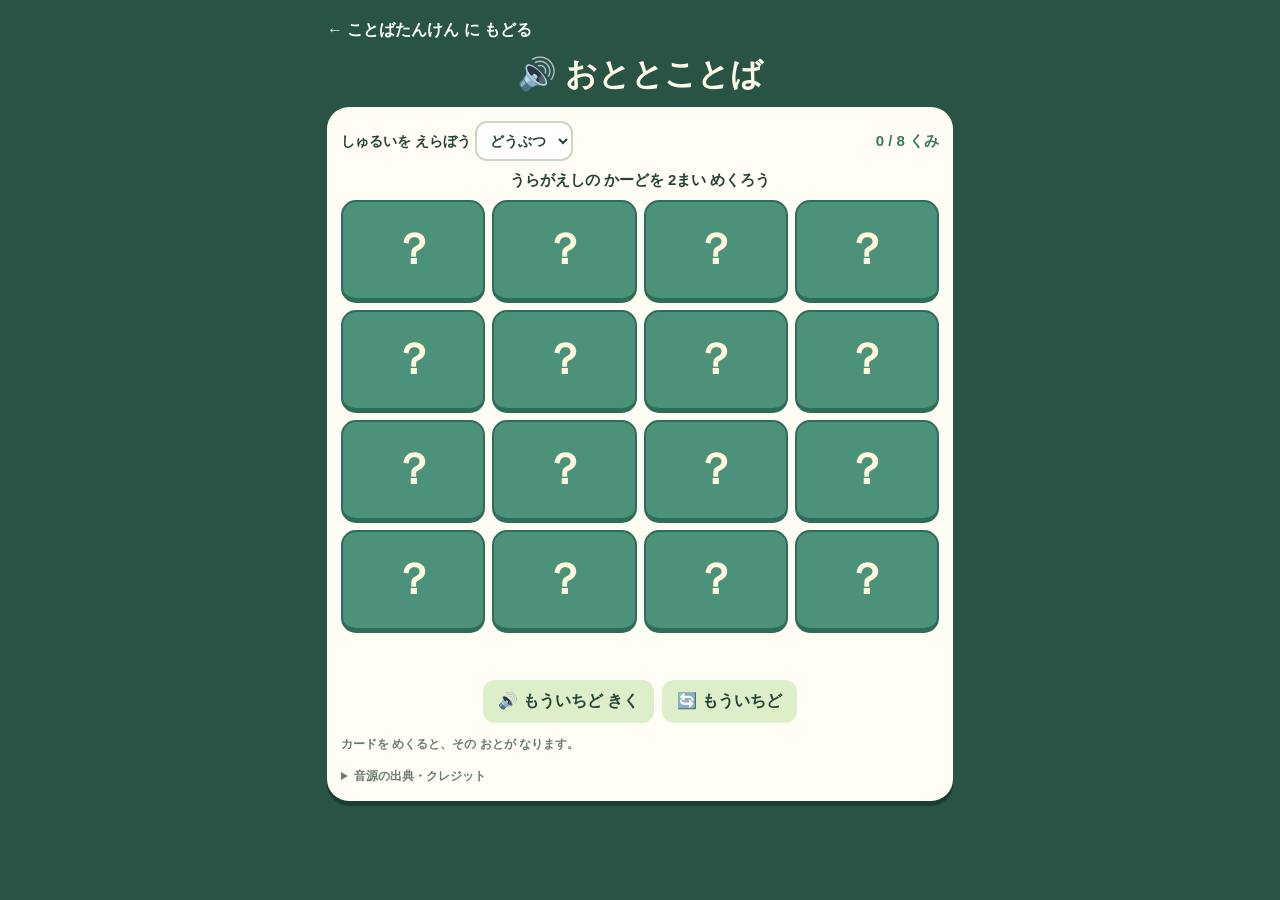
==== sound.html @ c25434bd "Keep matched card picture and word visible with dimmed styling" ====
<!doctype html><html lang="ja"><head><meta charset="utf-8"><meta name="viewport" content="width=device-width,initial-scale=1"><title>おととことば｜ことばたんけん</title><style>
*{box-sizing:border-box}body{margin:0;background:#285345;color:#254336;font-family:"Hiragino Maru Gothic ProN","Yu Gothic",sans-serif;font-weight:700}main{max-width:590px;margin:auto;padding:12px}a{color:inherit}.back{color:white;display:inline-block;padding:8px 0;text-decoration:none}h1{color:#fff9e8;text-align:center;margin:4px 0 10px;font-size:clamp(24px,6vw,32px)}.panel{background:#fffdf4;border-radius:22px;padding:14px;box-shadow:0 5px #1b3e32}.top{display:flex;align-items:center;justify-content:space-between;gap:8px;flex-wrap:wrap}.top label{font-size:14px}select,button{font:inherit;touch-action:manipulation}select{padding:9px;border:2px solid #c9d9c6;border-radius:12px;max-width:100%;background:white;color:#254336}.stats{font-size:15px;color:#377b59}.instructions{text-align:center;margin:10px 0;font-size:15px}.board{display:grid;grid-template-columns:repeat(4,minmax(0,1fr));gap:7px}.tile{aspect-ratio:1;min-height:64px;min-width:0;border:2px solid #cddfc8;border-bottom-width:5px;background:#eef6ff;border-radius:15px;color:#244737;display:grid;place-items:center;padding:4px;cursor:pointer}.tile.word{background:#fff2df;border-color:#ead4b6}.tile.covered{background:#4c927b;border-color:#2d6d59;color:#fff8dc}.tile.covered .backmark{font-size:clamp(28px,8vw,43px)}.tile.revealed{animation:turn .22s ease-out}@keyframes turn{from{transform:scaleX(.15)}to{transform:scaleX(1)}}.tile.selected{outline:4px solid #e9ad39;outline-offset:-3px;background:#fff1b8}.tile.done{background:#dcefe1;border-color:#9ecbab;opacity:.55}.tile .emoji{font-size:clamp(29px,8vw,45px);line-height:1}.tile .wordtext{font-size:clamp(14px,4vw,21px);overflow-wrap:anywhere}.tile:focus-visible,button:focus-visible,select:focus-visible{outline:3px solid #d88d18;outline-offset:2px}.controls{display:flex;justify-content:center;gap:8px;margin:12px 0 0;flex-wrap:wrap}.controls button{border:0;border-radius:12px;padding:11px 15px;background:#dcefc9;color:#254336}.message{min-height:25px;text-align:center;margin:10px 0 0}.audio-status{margin:8px 0 0;text-align:center;font-size:14px}.audio-status:empty{display:none}.note{font-size:12px;line-height:1.65;color:#697e70;margin:12px 0 0}@media(max-width:380px){main{padding:7px}.panel{padding:9px}.board{gap:5px}.tile{border-radius:11px;min-height:60px}.tile .wordtext{font-size:14px}}@media(orientation:landscape){main{max-width:650px}.tile{aspect-ratio:1.4}}@media(prefers-reduced-motion:reduce){*{animation:none!important}}</style></head><body><main><a class="back" href="./#tanken-list">← ことばたんけん に もどる</a><h1>🔊 おととことば</h1><section class="panel"><div class="top"><label>しゅるいを えらぼう <select id="category"></select></label><span class="stats" id="count">0 / 8 くみ</span></div><p class="instructions">うらがえしの かーどを 2まい めくろう</p><div class="board" id="board" aria-label="えとことばのカード16まい"></div><p class="message" id="message" role="status" aria-live="polite"></p><div class="controls"><button id="replay">🔊 もういちど きく</button><button id="again">🔄 もういちど</button></div><p id="audioStatus" class="audio-status" role="status"></p>
<p class="note">カードを めくると、その おとが なります。</p>
<details class="note"><summary>音源の出典・クレジット</summary>
<p>原田英語「英語の先生の玉手箱」の配布音源を使用しています。<a href="https://github.com/kagoya/kotobagame/blob/main/assets/sounds/CREDITS.md">録音者・出典・ライセンスの一覧</a></p>
</details></section></main><script>
const DATA={
"どうぶつ":[["🐶","いぬ","わん わん","dog.mp3"],["🐱","ねこ","にゃあ にゃあ","cat.mp3"],["🐮","うし","もー","cow.mp3"],["🐸","かえる","けろ けろ","frog.mp3"],["🐔","にわとり","こけこっこー","rooster.mp3"],["🐦","とり","ちゅん ちゅん","bird.mp3"],["🐴","うま","ひひーん","horse.mp3"],["🐑","ひつじ","めえ めえ","sheep.mp3"]],
"のりもの":[["🚂","きしゃ","しゅっ しゅっ","steam-train.mp3"],["🚗","くるま","ぶーん","car.mp3"],["🚑","きゅうきゅうしゃ","ぴーぽー","ambulance.mp3"],["🚓","ぱとかー","うー うー","police-car.mp3"],["🏍️","ばいく","ぶるるん","motorcycle.mp3"],["🚁","へりこぷたー","ばらばら","helicopter.mp3"],["🚲","じてんしゃ","ちりん ちりん","bicycle.mp3"],["🚢","ふね","ぼー","ship.mp3"]],
"しぜん":[["🌧️","あめ","ざあ ざあ","rain.mp3"],["⚡","かみなり","どかーん","thunder.mp3"],["🌬️","かぜ","びゅう びゅう","wind.mp3"],["🌊","なみ","ざぶーん","waves.mp3"],["💧","しずく","ぽちゃん","water-drop.mp3"],["🍃","はっぱ","かさ かさ","leaves.mp3"],["🔥","ひ","ぱち ぱち","fire.mp3"],["🏞️","かわ","さら さら","stream.mp3"]],
"おうち":[["⏰","とけい","ちく たく","clock.mp3"],["🚪","どあ","ぎい","door.mp3"],["🔔","ちゃいむ","ぴん ぽーん","doorbell.mp3"],["🚰","すいどう","じゃあ","tap.mp3"],["✂️","はさみ","ちょき ちょき","scissors.mp3"],["🧹","そうじき","ぶおーん","vacuum.mp3"],["📞","でんわ","りん りん","phone.mp3"],["🍳","ふらいぱん","じゅう じゅう","frying.mp3"]],
"がっき":[["🥁","たいこ","どん どん","taiko.mp3"],["🔔","すず","しゃん しゃん","bells.mp3"],["🎹","ぴあの","ぽろん","piano.mp3"],["🎸","ぎたー","じゃらん","guitar.mp3"],["🎺","らっぱ","ぱぱぱ","trumpet.mp3"],["🪇","まらかす","しゃか しゃか","maracas.mp3"],["🪘","ぼんご","とん とん","bongo.mp3"],["🎻","ばいおりん","きい きい","violin.mp3"]]};
const $=id=>document.getElementById(id),categories=Object.keys(DATA);let cards=[],chosen=null,done=new Set(),lastSound="",locked=false,wrongTimer=null;const sel=$("category");categories.forEach(c=>{let o=document.createElement("option");o.value=c;o.textContent=c;sel.append(o)});
let currentAudio = null, lastPlayedIndex = null;

function stopEffect() {
  if (currentAudio) currentAudio.pause();
  currentAudio = null;
  $("audioStatus").textContent = "";
}

async function playEffect(i) {
  stopEffect();
  lastPlayedIndex = i;
  const [, , , filename] = DATA[sel.value][i];
  if (!filename) {
    $("audioStatus").textContent = "この おとは まだ ありません";
    return;
  }
  const audio = new Audio("./assets/sounds/" + filename);
  currentAudio = audio;
  try {
    await audio.play();
  } catch {
    if (currentAudio === audio) $("audioStatus").textContent = "おとを さいせいできませんでした";
  }
}
function shuffle(a){for(let i=a.length-1;i>0;i--){let j=Math.floor(Math.random()*(i+1));[a[i],a[j]]=[a[j],a[i]]}return a}
function start(){stopEffect();lastPlayedIndex=null;if(wrongTimer)clearTimeout(wrongTimer);wrongTimer=null;locked=false;done=new Set();chosen=null;lastSound="";$("message").textContent="";cards=shuffle(DATA[sel.value].flatMap((p,i)=>[{i,type:"picture",label:p[0]},{i,type:"word",label:p[1]}]));render()}
function render(){const board=$("board");board.replaceChildren();$("count").textContent=done.size+" / 8 くみ";cards.forEach((c,n)=>{const visible=done.has(c.i)||chosen===n||locked&&secondChoice===n;const b=document.createElement("button");b.type="button";b.className="tile "+(visible?(c.type==="word"?"word ":"")+"revealed ":"covered ")+(done.has(c.i)?"done ":"")+(chosen===n?"selected":"");b.disabled=done.has(c.i)||locked;b.setAttribute("aria-label",done.has(c.i)?"そろった "+(c.type==="picture"?"え ":"ことば ")+c.label:visible?(c.type==="picture"?"え ":"ことば ")+c.label:"うらがえしのカード "+(n+1));b.setAttribute("aria-pressed",visible?"true":"false");const span=document.createElement("span");span.className=visible?(c.type==="picture"?"emoji":"wordtext"):"backmark";span.textContent=visible?c.label:"？";b.append(span);b.addEventListener("click",()=>choose(n));board.append(b)})}
let secondChoice=null;
function choose(n){if(locked)return;const c=cards[n];if(done.has(c.i))return;playEffect(c.i);if(chosen===n){return}if(chosen===null){chosen=n;$("message").textContent="もう いちまい めくってね";render();return}const first=cards[chosen];secondChoice=n;locked=true;render();if(first.i===c.i&&first.type!==c.type){$("message").textContent="せいかい！ "+DATA[sel.value][c.i][2];lastSound=DATA[sel.value][c.i][2];wrongTimer=setTimeout(()=>{done.add(c.i);chosen=null;secondChoice=null;locked=false;wrongTimer=null;render();if(done.size===8)$("message").textContent="🎉 ぜんぶ できた！ はなまる！"},650)}else{$("message").textContent="ちがったね。もういちど！";wrongTimer=setTimeout(()=>{chosen=null;secondChoice=null;locked=false;wrongTimer=null;render();$("message").textContent="つぎの かーどを めくろう"},1100)}}
sel.addEventListener("change",start);$("again").addEventListener("click",start);$("replay").addEventListener("click",()=>{if(lastPlayedIndex!==null)playEffect(lastPlayedIndex);else $("message").textContent="まず え と ことばを そろえてね"});start();
</script></body></html>
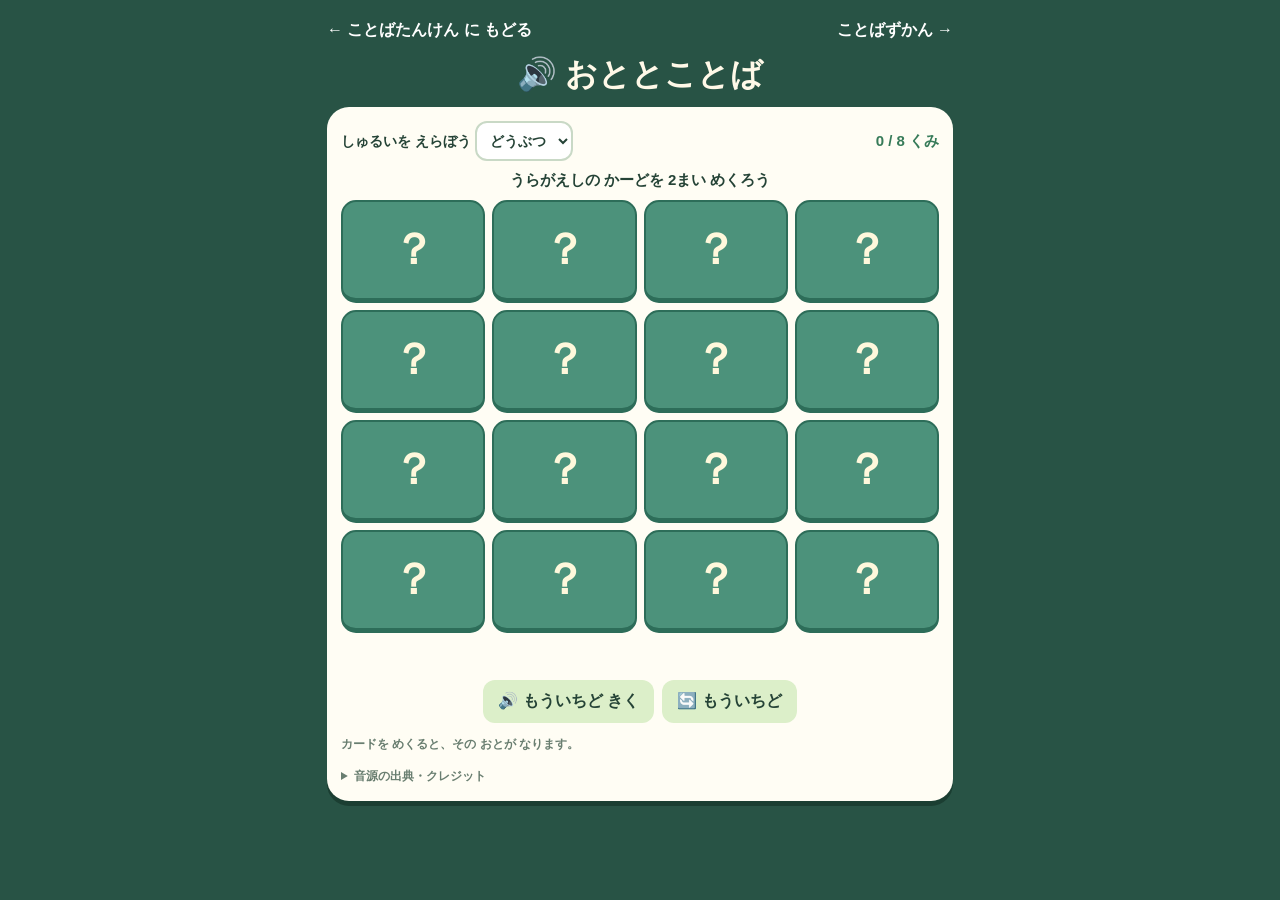
==== commit 37a5bd07: "Add persistent categorized wordbook collected from completed games" ====
--- a/sound.html
+++ b/sound.html
@@ -1,15 +1,35 @@
-<!doctype html><html lang="ja"><head><meta charset="utf-8"><meta name="viewport" content="width=device-width,initial-scale=1"><title>おととことば｜ことばたんけん</title><style>
-*{box-sizing:border-box}body{margin:0;background:#285345;color:#254336;font-family:"Hiragino Maru Gothic ProN","Yu Gothic",sans-serif;font-weight:700}main{max-width:590px;margin:auto;padding:12px}a{color:inherit}.back{color:white;display:inline-block;padding:8px 0;text-decoration:none}h1{color:#fff9e8;text-align:center;margin:4px 0 10px;font-size:clamp(24px,6vw,32px)}.panel{background:#fffdf4;border-radius:22px;padding:14px;box-shadow:0 5px #1b3e32}.top{display:flex;align-items:center;justify-content:space-between;gap:8px;flex-wrap:wrap}.top label{font-size:14px}select,button{font:inherit;touch-action:manipulation}select{padding:9px;border:2px solid #c9d9c6;border-radius:12px;max-width:100%;background:white;color:#254336}.stats{font-size:15px;color:#377b59}.instructions{text-align:center;margin:10px 0;font-size:15px}.board{display:grid;grid-template-columns:repeat(4,minmax(0,1fr));gap:7px}.tile{aspect-ratio:1;min-height:64px;min-width:0;border:2px solid #cddfc8;border-bottom-width:5px;background:#eef6ff;border-radius:15px;color:#244737;display:grid;place-items:center;padding:4px;cursor:pointer}.tile.word{background:#fff2df;border-color:#ead4b6}.tile.covered{background:#4c927b;border-color:#2d6d59;color:#fff8dc}.tile.covered .backmark{font-size:clamp(28px,8vw,43px)}.tile.revealed{animation:turn .22s ease-out}@keyframes turn{from{transform:scaleX(.15)}to{transform:scaleX(1)}}.tile.selected{outline:4px solid #e9ad39;outline-offset:-3px;background:#fff1b8}.tile.done{background:#dcefe1;border-color:#9ecbab;opacity:.55}.tile .emoji{font-size:clamp(29px,8vw,45px);line-height:1}.tile .wordtext{font-size:clamp(14px,4vw,21px);overflow-wrap:anywhere}.tile:focus-visible,button:focus-visible,select:focus-visible{outline:3px solid #d88d18;outline-offset:2px}.controls{display:flex;justify-content:center;gap:8px;margin:12px 0 0;flex-wrap:wrap}.controls button{border:0;border-radius:12px;padding:11px 15px;background:#dcefc9;color:#254336}.message{min-height:25px;text-align:center;margin:10px 0 0}.audio-status{margin:8px 0 0;text-align:center;font-size:14px}.audio-status:empty{display:none}.note{font-size:12px;line-height:1.65;color:#697e70;margin:12px 0 0}@media(max-width:380px){main{padding:7px}.panel{padding:9px}.board{gap:5px}.tile{border-radius:11px;min-height:60px}.tile .wordtext{font-size:14px}}@media(orientation:landscape){main{max-width:650px}.tile{aspect-ratio:1.4}}@media(prefers-reduced-motion:reduce){*{animation:none!important}}</style></head><body><main><a class="back" href="./#tanken-list">← ことばたんけん に もどる</a><h1>🔊 おととことば</h1><section class="panel"><div class="top"><label>しゅるいを えらぼう <select id="category"></select></label><span class="stats" id="count">0 / 8 くみ</span></div><p class="instructions">うらがえしの かーどを 2まい めくろう</p><div class="board" id="board" aria-label="えとことばのカード16まい"></div><p class="message" id="message" role="status" aria-live="polite"></p><div class="controls"><button id="replay">🔊 もういちど きく</button><button id="again">🔄 もういちど</button></div><p id="audioStatus" class="audio-status" role="status"></p>
+<!doctype html><html lang="ja"><head><meta charset="utf-8"><meta name="viewport" content="width=device-width,initial-scale=1"><title>おととことば｜ことばたんけん</title><link rel="icon" type="image/svg+xml" href="./favicon.svg"><link rel="stylesheet" href="./celebration.css"><style>
+*{box-sizing:border-box}body{margin:0;background:#285345;color:#254336;font-family:"Hiragino Maru Gothic ProN","Yu Gothic",sans-serif;font-weight:700}main{max-width:590px;margin:auto;padding:12px}a{color:inherit}.back{color:white;display:inline-block;padding:8px 0;text-decoration:none}h1{color:#fff9e8;text-align:center;margin:4px 0 10px;font-size:clamp(24px,6vw,32px)}.panel{background:#fffdf4;border-radius:22px;padding:14px;box-shadow:0 5px #1b3e32}.top{display:flex;align-items:center;justify-content:space-between;gap:8px;flex-wrap:wrap}.top label{font-size:14px}select,button{font:inherit;touch-action:manipulation}select{padding:9px;border:2px solid #c9d9c6;border-radius:12px;max-width:100%;background:white;color:#254336}.stats{font-size:15px;color:#377b59}.instructions{text-align:center;margin:10px 0;font-size:15px}.board{display:grid;grid-template-columns:repeat(4,minmax(0,1fr));gap:7px}.tile{aspect-ratio:1;min-height:64px;min-width:0;border:2px solid #cddfc8;border-bottom-width:5px;background:#eef6ff;border-radius:15px;color:#244737;display:grid;place-items:center;padding:4px;cursor:pointer}.tile.word{background:#fff2df;border-color:#ead4b6}.tile.covered{background:#4c927b;border-color:#2d6d59;color:#fff8dc}.tile.covered .backmark{font-size:clamp(28px,8vw,43px)}.tile.revealed{animation:turn .22s ease-out}@keyframes turn{from{transform:scaleX(.15)}to{transform:scaleX(1)}}.tile.selected{outline:4px solid #e9ad39;outline-offset:-3px;background:#fff1b8}.tile.done{background:#dcefe1;border-color:#9ecbab;opacity:.55}.tile .emoji{font-size:clamp(29px,8vw,45px);line-height:1}.tile .picture-art{width:clamp(40px,13vw,74px);max-width:100%;height:auto;display:block}.tile .wordtext{font-size:clamp(14px,4vw,21px);overflow-wrap:anywhere}.tile:focus-visible,button:focus-visible,select:focus-visible{outline:3px solid #d88d18;outline-offset:2px}.controls{display:flex;justify-content:center;gap:8px;margin:12px 0 0;flex-wrap:wrap}.controls button{border:0;border-radius:12px;padding:11px 15px;background:#dcefc9;color:#254336}.message{min-height:25px;text-align:center;margin:10px 0 0}.audio-status{margin:8px 0 0;text-align:center;font-size:14px}.audio-status:empty{display:none}.note{font-size:12px;line-height:1.65;color:#697e70;margin:12px 0 0}@media(max-width:380px){main{padding:7px}.panel{padding:9px}.board{gap:5px}.tile{border-radius:11px;min-height:60px}.tile .wordtext{font-size:14px}}@media(orientation:landscape){main{max-width:650px}.tile{aspect-ratio:1.4}}@media(prefers-reduced-motion:reduce){*{animation:none!important}}#scoreStars{position:fixed;inset:0;width:100%;height:100%;pointer-events:none}#scoreStars[hidden]{display:none}main{position:relative}@media(max-width:600px){body.show-score-stars{padding-top:26px}}
+</style></head><body><canvas id="scoreStars" hidden aria-hidden="true"></canvas><main><a class="back" href="./#tanken-list">← ことばたんけん に もどる</a><a class="back" style="float:right" href="./wordbook.html">ことばずかん →</a><h1>🔊 おととことば</h1><section class="panel"><div class="top"><label>しゅるいを えらぼう <select id="category"></select></label><span class="stats" id="count">0 / 8 くみ</span></div><p class="instructions">うらがえしの かーどを 2まい めくろう</p><div class="board" id="board" aria-label="えとことばのカード16まい"></div><p class="message" id="message" role="status" aria-live="polite"></p><div class="controls"><button id="replay">🔊 もういちど きく</button><button id="again">🔄 もういちど</button></div><p id="audioStatus" class="audio-status" role="status"></p>
 <p class="note">カードを めくると、その おとが なります。</p>
 <details class="note"><summary>音源の出典・クレジット</summary>
 <p>原田英語「英語の先生の玉手箱」の配布音源を使用しています。<a href="https://github.com/kagoya/kotobagame/blob/main/assets/sounds/CREDITS.md">録音者・出典・ライセンスの一覧</a></p>
-</details></section></main><script>
+</details></section></main><script src="./wordbook-data.js" defer></script><script src="./wordbook.js" defer></script><script id="scoreStarsScript" src="./score-stars.js" defer></script><script src="./celebration.js" defer></script><script>
+const scoreKey="hiragana-games-total-score-v1";
+let queueScoreStars=()=>{};
+document.getElementById("scoreStarsScript").addEventListener("load",()=>{
+  if(typeof window.createScoreStars!=="function")return;
+  queueScoreStars=window.createScoreStars(document.getElementById("scoreStars"),()=>{
+    try {
+      const score=Number(localStorage.getItem(scoreKey));
+      return Number.isSafeInteger(score)&&score>=0?score:0;
+    } catch {return 0}
+  });
+});
+window.addEventListener("storage",event=>{if(event.key===scoreKey)queueScoreStars()});
 const DATA={
 "どうぶつ":[["🐶","いぬ","わん わん","dog.mp3"],["🐱","ねこ","にゃあ にゃあ","cat.mp3"],["🐮","うし","もー","cow.mp3"],["🐸","かえる","けろ けろ","frog.mp3"],["🐔","にわとり","こけこっこー","rooster.mp3"],["🐦","とり","ちゅん ちゅん","bird.mp3"],["🐴","うま","ひひーん","horse.mp3"],["🐑","ひつじ","めえ めえ","sheep.mp3"]],
 "のりもの":[["🚂","きしゃ","しゅっ しゅっ","steam-train.mp3"],["🚗","くるま","ぶーん","car.mp3"],["🚑","きゅうきゅうしゃ","ぴーぽー","ambulance.mp3"],["🚓","ぱとかー","うー うー","police-car.mp3"],["🏍️","ばいく","ぶるるん","motorcycle.mp3"],["🚁","へりこぷたー","ばらばら","helicopter.mp3"],["🚲","じてんしゃ","ちりん ちりん","bicycle.mp3"],["🚢","ふね","ぼー","ship.mp3"]],
-"しぜん":[["🌧️","あめ","ざあ ざあ","rain.mp3"],["⚡","かみなり","どかーん","thunder.mp3"],["🌬️","かぜ","びゅう びゅう","wind.mp3"],["🌊","なみ","ざぶーん","waves.mp3"],["💧","しずく","ぽちゃん","water-drop.mp3"],["🍃","はっぱ","かさ かさ","leaves.mp3"],["🔥","ひ","ぱち ぱち","fire.mp3"],["🏞️","かわ","さら さら","stream.mp3"]],
-"おうち":[["⏰","とけい","ちく たく","clock.mp3"],["🚪","どあ","ぎい","door.mp3"],["🔔","ちゃいむ","ぴん ぽーん","doorbell.mp3"],["🚰","すいどう","じゃあ","tap.mp3"],["✂️","はさみ","ちょき ちょき","scissors.mp3"],["🧹","そうじき","ぶおーん","vacuum.mp3"],["📞","でんわ","りん りん","phone.mp3"],["🍳","ふらいぱん","じゅう じゅう","frying.mp3"]],
+"しぜん":[["🌧️","あめ","ざあ ざあ","rain.mp3"],["⚡","かみなり","どかーん","thunder.mp3"],["🌬️","かぜ","びゅう びゅう","wind.mp3"],["🌊","なみ","ざぶーん","waves.mp3"],["💧","しずく","ぽちゃん","water-drop.mp3"],["🍃","はっぱ","かさ かさ","leaves.mp3"],["🔥","ひ","ぱち ぱち","fire.mp3"],["かわ","かわ","さら さら","stream.mp3"]],
+"おうち":[["⏰","とけい","ちく たく","clock.mp3"],["🚪","どあ","ぎい","door.mp3"],["🔔","ちゃいむ","ぴん ぽーん","doorbell.mp3"],["🚰","すいどう","じゃあ","tap.mp3"],["✂️","はさみ","ちょき ちょき","scissors.mp3"],["そうじき","そうじき","ぶおーん","vacuum.mp3"],["📱","でんわ","りん りん","phone.mp3"],["🍳","ふらいぱん","じゅう じゅう","frying.mp3"]],
 "がっき":[["🥁","たいこ","どん どん","taiko.mp3"],["🔔","すず","しゃん しゃん","bells.mp3"],["🎹","ぴあの","ぽろん","piano.mp3"],["🎸","ぎたー","じゃらん","guitar.mp3"],["🎺","らっぱ","ぱぱぱ","trumpet.mp3"],["🪇","まらかす","しゃか しゃか","maracas.mp3"],["🪘","ぼんご","とん とん","bongo.mp3"],["🎻","ばいおりん","きい きい","violin.mp3"]]};
+const CELEBRATION_EMOJIS=[...new Set(Object.values(DATA).flatMap(
+  entries=>entries.map(([picture])=>picture).filter(picture=>/\p{Extended_Pictographic}/u.test(picture))
+))];
+const PICTURES={
+  "vacuum.mp3":'<svg xmlns="http://www.w3.org/2000/svg" viewBox="0 0 80 80"><path d="M47 49c2-17 16-19 16-33 0-8-7-10-13-6l-4 4" fill="none" stroke="#37485a" stroke-width="6" stroke-linecap="round"/><path d="M48 12 24 60" stroke="#718391" stroke-width="6" stroke-linecap="round"/><path d="M24 58 11 61 7 69h26l-3-9z" fill="#37485a"/><path d="M43 61c0-10 6-17 15-17h6c8 0 11 7 11 15v8H43z" fill="#d64e49" stroke="#883738" stroke-width="3"/><circle cx="63" cy="66" r="8" fill="#37485a"/><circle cx="63" cy="66" r="3" fill="#b4c5d0"/><path d="M48 54h8" stroke="#ffb08b" stroke-width="3" stroke-linecap="round"/></svg>',
+  "stream.mp3":'<svg xmlns="http://www.w3.org/2000/svg" viewBox="0 0 80 80"><rect x="3" y="6" width="74" height="68" rx="12" fill="#b7e3a7"/><path d="M31 6h18c-12 13 22 18 17 35-3 12-29 10-23 33H17c-3-22 24-26 27-36C47 27 21 23 31 6z" fill="#268ac9"/><path d="M38 13c-1 10 21 14 18 25-4 12-24 13-26 28" fill="none" stroke="#b0edff" stroke-width="3" stroke-linecap="round"/><path d="m11 26 3-6 4 6m48 29 3-6 4 6m-65 3 4-7 4 7" fill="none" stroke="#569653" stroke-width="2.5" stroke-linecap="round" stroke-linejoin="round"/></svg>'
+};
 const $=id=>document.getElementById(id),categories=Object.keys(DATA);let cards=[],chosen=null,done=new Set(),lastSound="",locked=false,wrongTimer=null;const sel=$("category");categories.forEach(c=>{let o=document.createElement("option");o.value=c;o.textContent=c;sel.append(o)});
 let currentAudio = null, lastPlayedIndex = null;
 
@@ -36,9 +56,58 @@
   }
 }
 function shuffle(a){for(let i=a.length-1;i>0;i--){let j=Math.floor(Math.random()*(i+1));[a[i],a[j]]=[a[j],a[i]]}return a}
-function start(){stopEffect();lastPlayedIndex=null;if(wrongTimer)clearTimeout(wrongTimer);wrongTimer=null;locked=false;done=new Set();chosen=null;lastSound="";$("message").textContent="";cards=shuffle(DATA[sel.value].flatMap((p,i)=>[{i,type:"picture",label:p[0]},{i,type:"word",label:p[1]}]));render()}
-function render(){const board=$("board");board.replaceChildren();$("count").textContent=done.size+" / 8 くみ";cards.forEach((c,n)=>{const visible=done.has(c.i)||chosen===n||locked&&secondChoice===n;const b=document.createElement("button");b.type="button";b.className="tile "+(visible?(c.type==="word"?"word ":"")+"revealed ":"covered ")+(done.has(c.i)?"done ":"")+(chosen===n?"selected":"");b.disabled=done.has(c.i)||locked;b.setAttribute("aria-label",done.has(c.i)?"そろった "+(c.type==="picture"?"え ":"ことば ")+c.label:visible?(c.type==="picture"?"え ":"ことば ")+c.label:"うらがえしのカード "+(n+1));b.setAttribute("aria-pressed",visible?"true":"false");const span=document.createElement("span");span.className=visible?(c.type==="picture"?"emoji":"wordtext"):"backmark";span.textContent=visible?c.label:"？";b.append(span);b.addEventListener("click",()=>choose(n));board.append(b)})}
+function start(){$("celebrationOverlay")?.remove();stopEffect();lastPlayedIndex=null;if(wrongTimer)clearTimeout(wrongTimer);wrongTimer=null;locked=false;done=new Set();chosen=null;lastSound="";$("message").textContent="";cards=shuffle(DATA[sel.value].flatMap((p,i)=>[{i,type:"picture",label:p[0],art:PICTURES[p[3]]},{i,type:"word",label:p[1]}]));buildBoard();render()}
+function buildBoard(){
+  const board=$("board");
+  board.replaceChildren(...cards.map((_,n)=>{
+    const button=document.createElement("button");
+    button.type="button";
+    button.append(document.createElement("span"));
+    button.addEventListener("click",()=>choose(n));
+    return button;
+  }));
+}
+function render(){
+  const buttons=$("board").children;
+  $("count").textContent=done.size+" / 8 くみ";
+  cards.forEach((card,n)=>{
+    const matched=done.has(card.i);
+    const visible=matched||chosen===n||(locked&&secondChoice===n);
+    const button=buttons[n];
+    button.classList.add("tile");
+    button.classList.toggle("word",visible&&card.type==="word");
+    button.classList.toggle("revealed",visible);
+    button.classList.toggle("covered",!visible);
+    button.classList.toggle("done",matched);
+    button.classList.toggle("selected",chosen===n);
+    button.disabled=matched||locked;
+    const label=(card.type==="picture"?"え ":"ことば ")+card.label;
+    button.setAttribute("aria-label",matched?"そろった "+label:visible?label:"うらがえしのカード "+(n+1));
+    button.setAttribute("aria-pressed",String(visible));
+    const face=button.firstElementChild;
+    face.className=visible?(card.type==="picture"?"emoji":"wordtext"):"backmark";
+    if(visible&&card.art){
+      if(!face.firstElementChild){
+        const image=document.createElement("img");
+        image.className="picture-art";
+        image.alt="";
+        image.src="data:image/svg+xml,"+encodeURIComponent(card.art);
+        face.replaceChildren(image);
+      }
+    }else{
+      const text=visible?card.label:"？";
+      if(face.textContent!==text)face.textContent=text;
+    }
+  });
+}
 let secondChoice=null;
-function choose(n){if(locked)return;const c=cards[n];if(done.has(c.i))return;playEffect(c.i);if(chosen===n){return}if(chosen===null){chosen=n;$("message").textContent="もう いちまい めくってね";render();return}const first=cards[chosen];secondChoice=n;locked=true;render();if(first.i===c.i&&first.type!==c.type){$("message").textContent="せいかい！ "+DATA[sel.value][c.i][2];lastSound=DATA[sel.value][c.i][2];wrongTimer=setTimeout(()=>{done.add(c.i);chosen=null;secondChoice=null;locked=false;wrongTimer=null;render();if(done.size===8)$("message").textContent="🎉 ぜんぶ できた！ はなまる！"},650)}else{$("message").textContent="ちがったね。もういちど！";wrongTimer=setTimeout(()=>{chosen=null;secondChoice=null;locked=false;wrongTimer=null;render();$("message").textContent="つぎの かーどを めくろう"},1100)}}
+function choose(n){if(locked)return;const c=cards[n];if(done.has(c.i))return;playEffect(c.i);if(chosen===n){return}if(chosen===null){chosen=n;$("message").textContent="もう いちまい めくってね";render();return}const first=cards[chosen];secondChoice=n;locked=true;render();if(first.i===c.i&&first.type!==c.type){$("message").textContent="せいかい！ "+DATA[sel.value][c.i][2];lastSound=DATA[sel.value][c.i][2];wrongTimer=setTimeout(()=>{
+const [picture,word]=DATA[sel.value][c.i];
+const category={'どうぶつ':'どうぶつ','のりもの':'のりもの・まち','しぜん':'しぜん','おうち':'くらし・どうぐ','がっき':'くらし・どうぐ'}[sel.value];
+window.Wordbook?.record([{word,emoji:picture,category}],'sound');
+done.add(c.i);chosen=null;secondChoice=null;locked=false;wrongTimer=null;render();if(done.size===8){
+  $("message").textContent="🎉 ぜんぶ できた！ はなまる！";
+  window.showCelebration?.(shuffle([...CELEBRATION_EMOJIS]));
+}},650)}else{$("message").textContent="ちがったね。もういちど！";wrongTimer=setTimeout(()=>{chosen=null;secondChoice=null;locked=false;wrongTimer=null;render();$("message").textContent="つぎの かーどを めくろう"},1100)}}
 sel.addEventListener("change",start);$("again").addEventListener("click",start);$("replay").addEventListener("click",()=>{if(lastPlayedIndex!==null)playEffect(lastPlayedIndex);else $("message").textContent="まず え と ことばを そろえてね"});start();
 </script></body></html>
--- a/celebration.css
+++ b/celebration.css
@@ -0,0 +1,16 @@
+.celebration-overlay{position:fixed;inset:0;overflow:hidden;pointer-events:none;z-index:10}
+.confetti{position:absolute;left:50%;bottom:0;font-size:clamp(18px,5vw,30px);animation:cracker-burst var(--flight) linear var(--delay) both}
+.hanamaru{position:absolute;left:50%;top:50%;width:clamp(80px,25vw,128px);transform:translate(-50%,-50%);filter:drop-shadow(0 3px 6px #582e3a45);animation:hanamaru-stamp 1.8s ease both}
+@keyframes cracker-burst{
+  0%{transform:translate(-50%,20px) scale(.5);opacity:0;animation-timing-function:cubic-bezier(.15,.72,.35,1)}
+  9%{opacity:1}
+  43%{transform:translate(calc(-50% + var(--apex-x)),var(--rise)) rotate(var(--turn)) scale(1);opacity:1;animation-timing-function:cubic-bezier(.6,0,.9,.68)}
+  100%{transform:translate(calc(-50% + var(--end-x)),35px) rotate(var(--end-turn));opacity:0}
+}
+@keyframes hanamaru-stamp{
+  0%{transform:translate(-50%,-50%) scale(.5);opacity:0}
+  17%{transform:translate(-50%,-50%) scale(1.08);opacity:1}
+  27%,78%{transform:translate(-50%,-50%) scale(1);opacity:1}
+  100%{opacity:0}
+}
+@media(prefers-reduced-motion:reduce){.celebration-overlay .confetti{display:none}.hanamaru{animation:none}}
